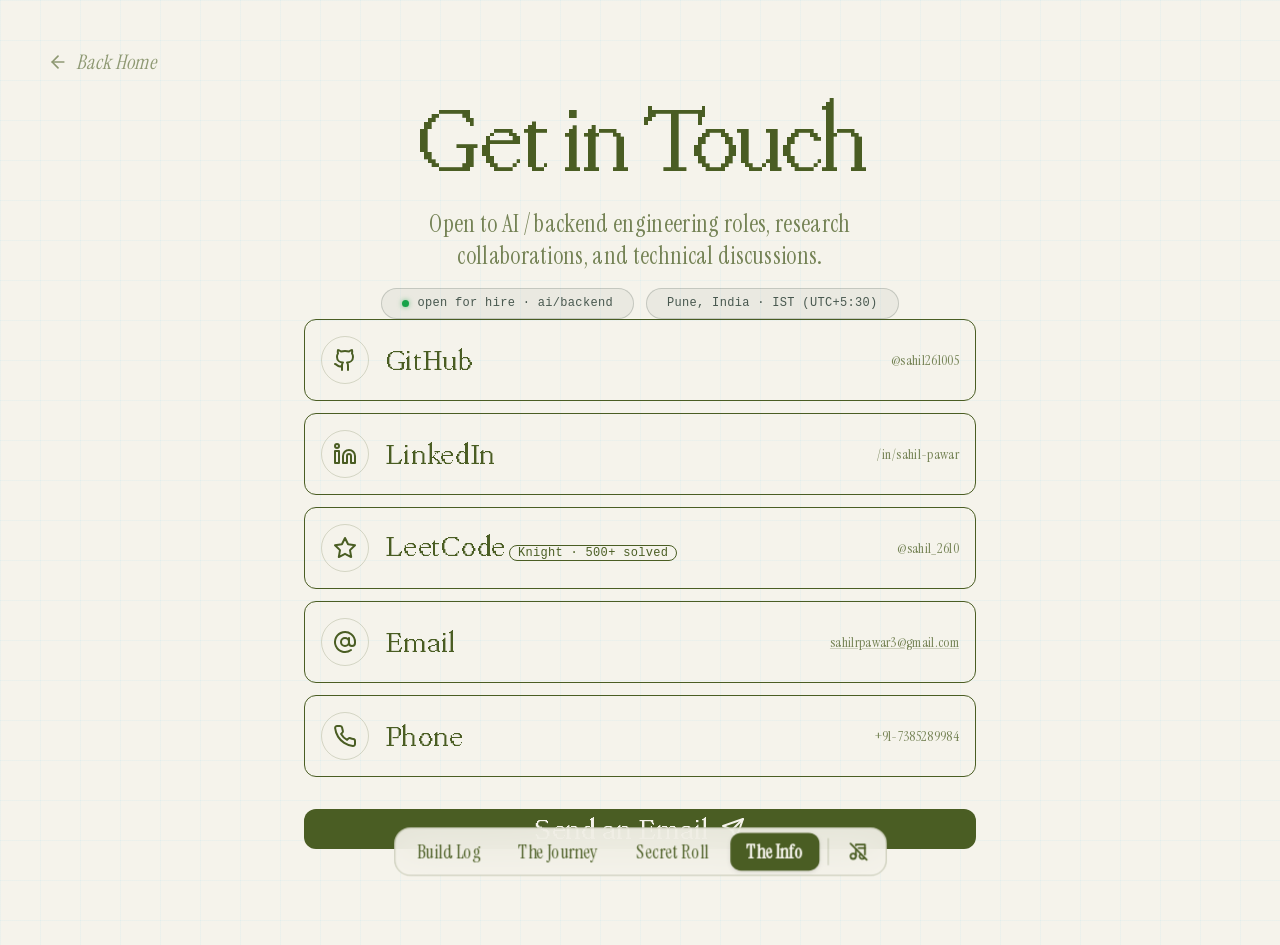
==== contact/index.html @ 62081167 "feat: replace portfolio with interactive MUS-Node-3 experience" ====
<!DOCTYPE html><!--lrc6RVQUKTd6JA8ORGtbK--><html lang="en"><head><meta charSet="utf-8"/><meta name="viewport" content="width=device-width, initial-scale=1"/><link rel="preload" href="/_next/static/media/GeistPixel_Circle.p.e967dc6b.woff2" as="font" crossorigin="" type="font/woff2"/><link rel="preload" href="/_next/static/media/GeistPixel_Grid.p.2192fce6.woff2" as="font" crossorigin="" type="font/woff2"/><link rel="preload" href="/_next/static/media/GeistPixel_Line.p.e7444037.woff2" as="font" crossorigin="" type="font/woff2"/><link rel="preload" href="/_next/static/media/GeistPixel_Square.p.31e87829.woff2" as="font" crossorigin="" type="font/woff2"/><link rel="preload" href="/_next/static/media/GeistPixel_Triangle.p.41e14d68.woff2" as="font" crossorigin="" type="font/woff2"/><link rel="preload" href="/_next/static/media/c825fd02acae0153-s.p.1692d83b.woff2" as="font" crossorigin="" type="font/woff2"/><link rel="preload" href="/_next/static/media/e41d5df559864f9e-s.p.380d09ea.woff2" as="font" crossorigin="" type="font/woff2"/><link rel="preload" href="/_next/static/media/ppmondwest_regular-s.p.316fc172.woff2" as="font" crossorigin="" type="font/woff2"/><link rel="stylesheet" href="/_next/static/chunks/1814b35af1e7d7a6.css" data-precedence="next"/><meta name="next-size-adjust" content=""/><title>Sahil Pawar – AI Engineer / Backend Developer | The Info</title><meta name="description" content="Get in touch with Sahil Pawar – AI Engineer / Backend Developer based in Pune, India."/><link rel="author" href="https://github.com/sahil261005"/><meta name="author" content="Sahil Pawar"/><meta name="keywords" content="Sahil Pawar,AI Engineer,Backend Developer,Python,FastAPI,LangGraph,ChromaDB,Contact"/><meta name="creator" content="Sahil Pawar"/><meta name="publisher" content="Sahil Pawar"/><meta name="robots" content="index, follow"/><meta name="mobile-web-app-capable" content="yes"/><meta name="apple-mobile-web-app-title" content="Harshit Gupta"/><meta name="apple-mobile-web-app-status-bar-style" content="default"/><meta property="og:title" content="Sahil Pawar – AI Engineer / Backend Developer | The Info"/><meta property="og:description" content="Get in touch with Sahil Pawar – AI Engineer / Backend Developer."/><meta property="og:url" content="https://hrsht.me"/><meta property="og:site_name" content="Sahil Pawar"/><meta property="og:locale" content="en_US"/><meta property="og:image" content="https://hrsht.me/images/me/Hrsht.jpeg"/><meta property="og:image:width" content="1200"/><meta property="og:image:height" content="630"/><meta property="og:image:alt" content="Harshit Gupta – Full Stack Engineer"/><meta property="og:type" content="website"/><meta name="twitter:card" content="summary_large_image"/><meta name="twitter:site" content="@hrshtdotme"/><meta name="twitter:creator" content="@hrshtdotme"/><meta name="twitter:title" content="Sahil Pawar – AI Engineer / Backend Developer | The Info"/><meta name="twitter:description" content="Get in touch with Sahil Pawar – AI Engineer / Backend Developer."/><meta name="twitter:image" content="https://hrsht.me/images/me/Hrsht.jpeg"/><link rel="icon" href="/favicon.ico?favicon.4be20880.ico" sizes="32x32" type="image/x-icon"/><script src="/_next/static/chunks/a6dad97d9634a72d.js" noModule=""></script><style>div.fixed.bottom-0 > nav { transform: scale(1.35); transform-origin: bottom center; margin-bottom: 0.5rem; }</style></head><body class="instrument_serif_2c398422-module__pOELkq__variable raleway_da270856-module__URM3QG__variable customfont_5bea27ba-module__lHSsEa__variable geistpixelsquare_cf225766-module__40oJ9a__variable font-serif antialiased tracking-[0.02em] overflow-x-hidden"><div hidden=""><!--$--><!--/$--></div><main class="min-h-screen bg-theme-bg text-theme-brand font-serif selection:bg-theme-text selection:text-theme-bg p-6 py-24 md:p-12 lg:p-24 flex flex-col items-center justify-start md:justify-center relative bg-grid-blue">
  <a class="absolute top-6 left-6 md:top-12 md:left-12 flex items-center gap-2 font-serif italic text-xl opacity-60 hover:opacity-100 transition-opacity z-10" href="/">
    <svg stroke="currentColor" fill="none" stroke-width="2" viewBox="0 0 24 24" stroke-linecap="round" stroke-linejoin="round" class="w-5 h-5" height="1em" width="1em" xmlns="http://www.w3.org/2000/svg">
      <path d="m12 19-7-7 7-7"></path>
      <path d="M19 12H5"></path>
    </svg>Back Home
  </a>
  <div class="max-w-2xl w-full space-y-12">
    <div>
      <div class="text-center space-y-4">
        <h1 class="font-mondwest text-6xl md:text-8xl tracking-tight leading-none">Get in Touch</h1>
        <p class="font-serif text-xl md:text-2xl opacity-75 max-w-lg mx-auto">
          Open to AI / backend engineering roles, research collaborations, and technical discussions.
        </p>
        <div class="flex flex-wrap items-center justify-center gap-3 pt-2">
          <span class="font-mono text-xs" style="display:inline-flex;align-items:center;gap:8px;padding:6px 20px;border-radius:9999px;border:1px solid rgba(44,62,53,0.2);background-color:rgba(44,62,53,0.05);color:rgba(44,62,53,0.85);white-space:nowrap;line-height:1.4;">
            <span class="animate-pulse" style="width:7px;height:7px;border-radius:9999px;background-color:#16a34a;box-shadow:0 0 5px rgba(22,163,74,0.6);flex-shrink:0;display:inline-block;"></span>
            <span>open for hire · ai/backend</span>
          </span>
          <span class="font-mono text-xs" style="display:inline-flex;align-items:center;padding:6px 20px;border-radius:9999px;border:1px solid rgba(44,62,53,0.2);background-color:rgba(44,62,53,0.05);color:rgba(44,62,53,0.85);white-space:nowrap;line-height:1.4;">
            Pune, India · IST (UTC+5:30)
          </span>
        </div>
      </div>
    </div>

    <div class="space-y-4">
      <div class="flex flex-col gap-3">
        
        <!-- GitHub -->
        <a href="https://github.com/sahil261005" class="flex items-center justify-between gap-4 group cursor-pointer hover:bg-theme-brand/5 p-4 rounded-xl border border-theme-text/8 hover:border-theme-brand/20 transition-all w-full" target="_blank" rel="noopener noreferrer">
          <div class="flex items-center gap-4">
            <div class="w-12 h-12 md:w-14 md:h-14 rounded-full border border-theme-brand/20 flex items-center justify-center text-theme-brand group-hover:bg-theme-brand group-hover:text-theme-bg transition-colors">
              <svg stroke="currentColor" fill="none" stroke-width="2" viewBox="0 0 24 24" stroke-linecap="round" stroke-linejoin="round" class="w-6 h-6 md:w-7 md:h-7" height="1em" width="1em" xmlns="http://www.w3.org/2000/svg">
                <path d="M15 22v-4a4.8 4.8 0 0 0-1-3.5c3 0 6-2 6-5.5.08-1.25-.27-2.48-1-3.5.28-1.15.28-2.35 0-3.5 0 0-1 0-3 1.5-2.64-.5-5.36-.5-8 0C6 2 5 2 5 2c-.3 1.15-.3 2.35 0 3.5A5.403 5.403 0 0 0 4 9c0 3.5 3 5.5 6 5.5-.39.49-.68 1.05-.85 1.65-.17.6-.22 1.23-.15 1.85v4"></path>
                <path d="M9 18c-4.51 2-5-2-7-2"></path>
              </svg>
            </div>
            <span class="font-mondwest text-2xl md:text-3xl pt-1">GitHub</span>
          </div>
          <span class="font-serif opacity-75 group-hover:opacity-100 block text-lg font-mono text-sm sm:text-base">@sahil261005</span>
        </a>

        <!-- LinkedIn -->
        <a href="https://www.linkedin.com/in/sahil-pawar-251187357/" class="flex items-center justify-between gap-4 group cursor-pointer hover:bg-theme-brand/5 p-4 rounded-xl border border-theme-text/8 hover:border-theme-brand/20 transition-all w-full" target="_blank" rel="noopener noreferrer">
          <div class="flex items-center gap-4">
            <div class="w-12 h-12 md:w-14 md:h-14 rounded-full border border-theme-brand/20 flex items-center justify-center text-theme-brand group-hover:bg-theme-brand group-hover:text-theme-bg transition-colors">
              <svg stroke="currentColor" fill="none" stroke-width="2" viewBox="0 0 24 24" stroke-linecap="round" stroke-linejoin="round" class="w-6 h-6 md:w-7 md:h-7" height="1em" width="1em" xmlns="http://www.w3.org/2000/svg">
                <path d="M16 8a6 6 0 0 1 6 6v7h-4v-7a2 2 0 0 0-2-2 2 2 0 0 0-2 2v7h-4v-7a6 6 0 0 1 6-6z"></path>
                <rect width="4" height="12" x="2" y="9"></rect>
                <circle cx="4" cy="4" r="2"></circle>
              </svg>
            </div>
            <span class="font-mondwest text-2xl md:text-3xl pt-1">LinkedIn</span>
          </div>
          <span class="font-serif opacity-75 group-hover:opacity-100 block text-lg font-mono text-sm sm:text-base">/in/sahil-pawar</span>
        </a>

        <!-- LeetCode -->
        <a href="https://leetcode.com/u/sahil_2610" class="flex items-center justify-between gap-4 group cursor-pointer hover:bg-theme-brand/5 p-4 rounded-xl border border-theme-text/8 hover:border-theme-brand/20 transition-all w-full" target="_blank" rel="noopener noreferrer">
          <div class="flex items-center gap-4">
            <div class="w-12 h-12 md:w-14 md:h-14 rounded-full border border-theme-brand/20 flex items-center justify-center text-theme-brand group-hover:bg-theme-brand group-hover:text-theme-bg transition-colors">
              <svg stroke="currentColor" fill="none" stroke-width="2" viewBox="0 0 24 24" stroke-linecap="round" stroke-linejoin="round" class="w-6 h-6 md:w-7 md:h-7" height="1em" width="1em" xmlns="http://www.w3.org/2000/svg">
                <polygon points="12 2 15.09 8.26 22 9.27 17 14.14 18.18 21.02 12 17.77 5.82 21.02 7 14.14 2 9.27 8.91 8.26 12 2"></polygon>
              </svg>
            </div>
            <div>
              <span class="font-mondwest text-2xl md:text-3xl pt-1">LeetCode</span>
              <span class="ml-2 font-mono text-xs px-2 py-0.5 rounded-full bg-amber-500/10 text-amber-700 border border-amber-500/20">Knight · 500+ solved</span>
            </div>
          </div>
          <span class="font-serif opacity-75 group-hover:opacity-100 block text-lg font-mono text-sm sm:text-base">@sahil_2610</span>
        </a>

        <!-- Email -->
        <button class="relative group flex items-center justify-between gap-4 cursor-pointer hover:bg-theme-brand/5 p-4 rounded-xl border border-theme-text/8 hover:border-theme-brand/20 transition-all w-full text-left" aria-label="Copy Email">
          <div class="flex items-center gap-4">
            <div class="w-12 h-12 md:w-14 md:h-14 rounded-full border border-theme-brand/20 flex items-center justify-center text-theme-brand group-hover:bg-theme-brand group-hover:text-theme-bg transition-colors">
              <svg stroke="currentColor" fill="none" stroke-width="2" viewBox="0 0 24 24" stroke-linecap="round" stroke-linejoin="round" class="w-6 h-6 md:w-7 md:h-7" height="1em" width="1em" xmlns="http://www.w3.org/2000/svg">
                <circle cx="12" cy="12" r="4"></circle>
                <path d="M16 8v5a3 3 0 0 0 6 0v-1a10 10 0 1 0-4 8"></path>
              </svg>
            </div>
            <span class="font-mondwest text-2xl md:text-3xl pt-1">Email</span>
          </div>
          <span class="font-serif opacity-75 group-hover:opacity-100 block text-lg font-mono text-sm sm:text-base underline decoration-theme-brand/30">sahilrpawar3@gmail.com</span>
        </button>

        <!-- Phone -->
        <a href="tel:+917385289984" class="flex items-center justify-between gap-4 group cursor-pointer hover:bg-theme-brand/5 p-4 rounded-xl border border-theme-text/8 hover:border-theme-brand/20 transition-all w-full">
          <div class="flex items-center gap-4">
            <div class="w-12 h-12 md:w-14 md:h-14 rounded-full border border-theme-brand/20 flex items-center justify-center text-theme-brand group-hover:bg-theme-brand group-hover:text-theme-bg transition-colors">
              <svg stroke="currentColor" fill="none" stroke-width="2" viewBox="0 0 24 24" stroke-linecap="round" stroke-linejoin="round" class="w-6 h-6 md:w-7 md:h-7" height="1em" width="1em" xmlns="http://www.w3.org/2000/svg">
                <path d="M22 16.92v3a2 2 0 0 1-2.18 2 19.79 19.79 0 0 1-8.63-3.07 19.5 19.5 0 0 1-6-6 19.79 19.79 0 0 1-3.07-8.67A2 2 0 0 1 4.11 2h3a2 2 0 0 1 2 1.72 12.84 12.84 0 0 0 .7 2.81 2 2 0 0 1-.45 2.11L8.09 9.91a16 16 0 0 0 6 6l1.27-1.27a2 2 0 0 1 2.11-.45 12.84 12.84 0 0 0 2.81.7A2 2 0 0 1 22 16.92z"></path>
              </svg>
            </div>
            <span class="font-mondwest text-2xl md:text-3xl pt-1">Phone</span>
          </div>
          <span class="font-serif opacity-75 group-hover:opacity-100 block text-lg font-mono text-sm sm:text-base">+91-7385289984</span>
        </a>

      </div>

      <div class="pt-4">
        <a href="mailto:sahilrpawar3@gmail.com" class="flex items-center justify-center gap-3 w-full p-5 bg-theme-brand text-theme-bg rounded-xl hover:bg-theme-brand/90 transition-colors group shadow-md hover:-translate-y-0.5">
          <span class="font-mondwest text-2xl md:text-3xl pt-1">Send an Email</span>
          <svg stroke="currentColor" fill="none" stroke-width="2" viewBox="0 0 24 24" stroke-linecap="round" stroke-linejoin="round" class="w-6 h-6 group-hover:translate-x-1 transition-transform" height="1em" width="1em" xmlns="http://www.w3.org/2000/svg">
            <line x1="22" y1="2" x2="11" y2="13"></line>
            <polygon points="22 2 15 22 11 13 2 9 22 2"></polygon>
          </svg>
        </a>
      </div>
    </div>
  </div>
</main><!--$--><!--/$--><div class="fixed font-serif tracking-[0.02em] bottom-0 left-0 right-0 z-50 flex justify-center p-4 pointer-events-none">
  <nav class="pointer-events-auto flex items-center bg-theme-bg/90 backdrop-blur-lg border border-theme-brand/20 px-1 py-0.25 rounded-xl shadow-[0_4px_32px_0px_var(--color-theme-brand-glow),0_1px_4px_-1px_rgba(0,0,0,0.1)] ">
    <div class="relative flex items-center gap-1">
      <a class="relative z-10 px-3 py-1 rounded-lg text-sm font-medium whitespace-nowrap text-theme-brand hover:text-theme-brand/70 transition-colors" href="/#featured-builds"><span class="relative">Build Log</span></a>
      <a class="relative z-10 px-3 py-1 rounded-lg text-sm font-medium whitespace-nowrap text-theme-brand hover:text-theme-brand/70 transition-colors" href="/#quest-log"><span class="relative">The Journey</span></a>
      <a class="relative z-10 px-3 py-1 rounded-lg text-sm font-medium whitespace-nowrap text-theme-brand hover:text-theme-brand/70 transition-colors" href="/#secret-roll"><span class="relative">Secret Roll</span></a>
      <a class="relative z-10 px-3 py-1 rounded-lg text-sm font-semibold whitespace-nowrap bg-theme-brand text-theme-bg shadow-sm" href="/#contact"><span class="relative">The Info</span></a>
    </div>
    <div class="w-px h-5 bg-theme-brand/20 mx-1.5"></div>
    <button class="w-8 h-8 flex items-center justify-center rounded-lg text-theme-brand hover:bg-theme-brand hover:text-theme-bg transition-all hover:scale-90 active:scale-75 cursor-pointer" aria-label="Unmute music">
      <svg stroke="currentColor" fill="none" stroke-width="2" viewBox="0 0 24 24" stroke-linecap="round" stroke-linejoin="round" class="w-4 h-4 pointer-events-none" height="1em" width="1em" xmlns="http://www.w3.org/2000/svg">
        <path d="M6 17m-3 0a3 3 0 1 0 6 0a3 3 0 1 0 -6 0"></path>
        <path d="M14.42 14.45a3 3 0 1 0 4.138 4.119"></path>
        <path d="M9 17v-8m0 -4v-1h10v11"></path>
        <path d="M12 8h7"></path>
        <path d="M3 3l18 18"></path>
      </svg>
    </button>
  </nav>
</div>
<script>
  document.addEventListener('DOMContentLoaded', () => {
    // Copy email buttons
    const emailButtons = document.querySelectorAll('button[aria-label="Copy Email"]');
    emailButtons.forEach(btn => {
      btn.addEventListener('click', () => {
        navigator.clipboard.writeText('sahilrpawar3@gmail.com');
        alert('Email copied to clipboard: sahilrpawar3@gmail.com');
      });
    });

    // Music button toggle
    const audio = new Audio('/music/hrsht.ogg');
    audio.loop = true;
    let isPlaying = false;
    const musicBtn = document.querySelector('button[aria-label="Unmute music"]');
    if (musicBtn) {
      musicBtn.addEventListener('click', () => {
        if (isPlaying) {
          audio.pause();
          isPlaying = false;
          musicBtn.setAttribute('aria-label', 'Unmute music');
          musicBtn.classList.remove('text-green-500');
        } else {
          audio.play().then(() => {
            isPlaying = true;
            musicBtn.setAttribute('aria-label', 'Mute music');
            musicBtn.classList.add('text-green-500');
          }).catch(e => console.log('Audio autoplay prevented:', e));
        }
      });
    }
  });
</script>
</body>
</html>
---- _next/static/chunks/1814b35af1e7d7a6.css ----
@font-face{font-family:Instrument Serif;font-style:normal;font-weight:400;font-display:swap;src:url(../media/ccf27e5a7366fb23-s.262b87c4.woff2)format("woff2");unicode-range:U+100-2BA,U+2BD-2C5,U+2C7-2CC,U+2CE-2D7,U+2DD-2FF,U+304,U+308,U+329,U+1D00-1DBF,U+1E00-1E9F,U+1EF2-1EFF,U+2020,U+20A0-20AB,U+20AD-20C0,U+2113,U+2C60-2C7F,U+A720-A7FF}@font-face{font-family:Instrument Serif;font-style:normal;font-weight:400;font-display:swap;src:url(../media/e41d5df559864f9e-s.p.380d09ea.woff2)format("woff2");unicode-range:U+??,U+131,U+152-153,U+2BB-2BC,U+2C6,U+2DA,U+2DC,U+304,U+308,U+329,U+2000-206F,U+20AC,U+2122,U+2191,U+2193,U+2212,U+2215,U+FEFF,U+FFFD}@font-face{font-family:Instrument Serif Fallback;src:local(Times New Roman);ascent-override:117.94%;descent-override:36.93%;line-gap-override:0.0%;size-adjust:83.94%}.instrument_serif_2c398422-module__pOELkq__className{font-family:Instrument Serif,Instrument Serif Fallback;font-style:normal;font-weight:400}.instrument_serif_2c398422-module__pOELkq__variable{--font-instrument-serif:"Instrument Serif","Instrument Serif Fallback"}
@font-face{font-family:Raleway;font-style:normal;font-weight:400;font-display:swap;src:url(../media/198d17f2fc7b7e24-s.ca672327.woff2)format("woff2");unicode-range:U+460-52F,U+1C80-1C8A,U+20B4,U+2DE0-2DFF,U+A640-A69F,U+FE2E-FE2F}@font-face{font-family:Raleway;font-style:normal;font-weight:400;font-display:swap;src:url(../media/bb835a708696869b-s.c37cd17c.woff2)format("woff2");unicode-range:U+301,U+400-45F,U+490-491,U+4B0-4B1,U+2116}@font-face{font-family:Raleway;font-style:normal;font-weight:400;font-display:swap;src:url(../media/6c7c54d92ecafd95-s.3d203319.woff2)format("woff2");unicode-range:U+102-103,U+110-111,U+128-129,U+168-169,U+1A0-1A1,U+1AF-1B0,U+300-301,U+303-304,U+308-309,U+323,U+329,U+1EA0-1EF9,U+20AB}@font-face{font-family:Raleway;font-style:normal;font-weight:400;font-display:swap;src:url(../media/4b825e536f0add60-s.d9b22f9f.woff2)format("woff2");unicode-range:U+100-2BA,U+2BD-2C5,U+2C7-2CC,U+2CE-2D7,U+2DD-2FF,U+304,U+308,U+329,U+1D00-1DBF,U+1E00-1E9F,U+1EF2-1EFF,U+2020,U+20A0-20AB,U+20AD-20C0,U+2113,U+2C60-2C7F,U+A720-A7FF}@font-face{font-family:Raleway;font-style:normal;font-weight:400;font-display:swap;src:url(../media/c825fd02acae0153-s.p.1692d83b.woff2)format("woff2");unicode-range:U+??,U+131,U+152-153,U+2BB-2BC,U+2C6,U+2DA,U+2DC,U+304,U+308,U+329,U+2000-206F,U+20AC,U+2122,U+2191,U+2193,U+2212,U+2215,U+FEFF,U+FFFD}@font-face{font-family:Raleway;font-style:normal;font-weight:500;font-display:swap;src:url(../media/198d17f2fc7b7e24-s.ca672327.woff2)format("woff2");unicode-range:U+460-52F,U+1C80-1C8A,U+20B4,U+2DE0-2DFF,U+A640-A69F,U+FE2E-FE2F}@font-face{font-family:Raleway;font-style:normal;font-weight:500;font-display:swap;src:url(../media/bb835a708696869b-s.c37cd17c.woff2)format("woff2");unicode-range:U+301,U+400-45F,U+490-491,U+4B0-4B1,U+2116}@font-face{font-family:Raleway;font-style:normal;font-weight:500;font-display:swap;src:url(../media/6c7c54d92ecafd95-s.3d203319.woff2)format("woff2");unicode-range:U+102-103,U+110-111,U+128-129,U+168-169,U+1A0-1A1,U+1AF-1B0,U+300-301,U+303-304,U+308-309,U+323,U+329,U+1EA0-1EF9,U+20AB}@font-face{font-family:Raleway;font-style:normal;font-weight:500;font-display:swap;src:url(../media/4b825e536f0add60-s.d9b22f9f.woff2)format("woff2");unicode-range:U+100-2BA,U+2BD-2C5,U+2C7-2CC,U+2CE-2D7,U+2DD-2FF,U+304,U+308,U+329,U+1D00-1DBF,U+1E00-1E9F,U+1EF2-1EFF,U+2020,U+20A0-20AB,U+20AD-20C0,U+2113,U+2C60-2C7F,U+A720-A7FF}@font-face{font-family:Raleway;font-style:normal;font-weight:500;font-display:swap;src:url(../media/c825fd02acae0153-s.p.1692d83b.woff2)format("woff2");unicode-range:U+??,U+131,U+152-153,U+2BB-2BC,U+2C6,U+2DA,U+2DC,U+304,U+308,U+329,U+2000-206F,U+20AC,U+2122,U+2191,U+2193,U+2212,U+2215,U+FEFF,U+FFFD}@font-face{font-family:Raleway;font-style:normal;font-weight:600;font-display:swap;src:url(../media/198d17f2fc7b7e24-s.ca672327.woff2)format("woff2");unicode-range:U+460-52F,U+1C80-1C8A,U+20B4,U+2DE0-2DFF,U+A640-A69F,U+FE2E-FE2F}@font-face{font-family:Raleway;font-style:normal;font-weight:600;font-display:swap;src:url(../media/bb835a708696869b-s.c37cd17c.woff2)format("woff2");unicode-range:U+301,U+400-45F,U+490-491,U+4B0-4B1,U+2116}@font-face{font-family:Raleway;font-style:normal;font-weight:600;font-display:swap;src:url(../media/6c7c54d92ecafd95-s.3d203319.woff2)format("woff2");unicode-range:U+102-103,U+110-111,U+128-129,U+168-169,U+1A0-1A1,U+1AF-1B0,U+300-301,U+303-304,U+308-309,U+323,U+329,U+1EA0-1EF9,U+20AB}@font-face{font-family:Raleway;font-style:normal;font-weight:600;font-display:swap;src:url(../media/4b825e536f0add60-s.d9b22f9f.woff2)format("woff2");unicode-range:U+100-2BA,U+2BD-2C5,U+2C7-2CC,U+2CE-2D7,U+2DD-2FF,U+304,U+308,U+329,U+1D00-1DBF,U+1E00-1E9F,U+1EF2-1EFF,U+2020,U+20A0-20AB,U+20AD-20C0,U+2113,U+2C60-2C7F,U+A720-A7FF}@font-face{font-family:Raleway;font-style:normal;font-weight:600;font-display:swap;src:url(../media/c825fd02acae0153-s.p.1692d83b.woff2)format("woff2");unicode-range:U+??,U+131,U+152-153,U+2BB-2BC,U+2C6,U+2DA,U+2DC,U+304,U+308,U+329,U+2000-206F,U+20AC,U+2122,U+2191,U+2193,U+2212,U+2215,U+FEFF,U+FFFD}@font-face{font-family:Raleway Fallback;src:local(Arial);ascent-override:90.51%;descent-override:22.53%;line-gap-override:0.0%;size-adjust:103.86%}.raleway_da270856-module__URM3QG__className{font-family:Raleway,Raleway Fallback;font-style:normal}.raleway_da270856-module__URM3QG__variable{--font-raleway-face:"Raleway","Raleway Fallback"}
@font-face{font-family:customFont;src:url(../media/ppmondwest_regular-s.p.316fc172.woff2)format("woff2");font-display:swap;font-weight:400;font-style:normal}@font-face{font-family:customFont Fallback;src:local(Arial);ascent-override:902.41%;descent-override:270.78%;line-gap-override:45.18%;size-adjust:8.86%}.customfont_5bea27ba-module__lHSsEa__className{font-family:customFont,customFont Fallback}.customfont_5bea27ba-module__lHSsEa__variable{--font-mondwest:"customFont","customFont Fallback"}
@font-face{font-family:GeistPixelSquare;src:url(../media/GeistPixel_Square.p.31e87829.woff2)format("woff2");font-display:swap;font-weight:500}.geistpixelsquare_cf225766-module__40oJ9a__className{font-family:GeistPixelSquare,Geist Mono,ui-monospace,SFMono-Regular,Roboto Mono,Menlo,Monaco,Liberation Mono,DejaVu Sans Mono,Courier New,monospace;font-weight:500}.geistpixelsquare_cf225766-module__40oJ9a__variable{--font-geist-pixel-square:"GeistPixelSquare",Geist Mono,ui-monospace,SFMono-Regular,Roboto Mono,Menlo,Monaco,Liberation Mono,DejaVu Sans Mono,Courier New,monospace}
@font-face{font-family:GeistPixelGrid;src:url(../media/GeistPixel_Grid.p.2192fce6.woff2)format("woff2");font-display:swap;font-weight:500}.geistpixelgrid_6ebff038-module___KX5OG__className{font-family:GeistPixelGrid,Geist Mono,ui-monospace,SFMono-Regular,Roboto Mono,Menlo,Monaco,Liberation Mono,DejaVu Sans Mono,Courier New,monospace;font-weight:500}.geistpixelgrid_6ebff038-module___KX5OG__variable{--font-geist-pixel-grid:"GeistPixelGrid",Geist Mono,ui-monospace,SFMono-Regular,Roboto Mono,Menlo,Monaco,Liberation Mono,DejaVu Sans Mono,Courier New,monospace}
@font-face{font-family:GeistPixelCircle;src:url(../media/GeistPixel_Circle.p.e967dc6b.woff2)format("woff2");font-display:swap;font-weight:500}.geistpixelcircle_7ee616e3-module__y3EA6W__className{font-family:GeistPixelCircle,Geist Mono,ui-monospace,SFMono-Regular,Roboto Mono,Menlo,Monaco,Liberation Mono,DejaVu Sans Mono,Courier New,monospace;font-weight:500}.geistpixelcircle_7ee616e3-module__y3EA6W__variable{--font-geist-pixel-circle:"GeistPixelCircle",Geist Mono,ui-monospace,SFMono-Regular,Roboto Mono,Menlo,Monaco,Liberation Mono,DejaVu Sans Mono,Courier New,monospace}
@font-face{font-family:GeistPixelTriangle;src:url(../media/GeistPixel_Triangle.p.41e14d68.woff2)format("woff2");font-display:swap;font-weight:500}.geistpixeltriangle_d08a9537-module___vCBQq__className{font-family:GeistPixelTriangle,Geist Mono,ui-monospace,SFMono-Regular,Roboto Mono,Menlo,Monaco,Liberation Mono,DejaVu Sans Mono,Courier New,monospace;font-weight:500}.geistpixeltriangle_d08a9537-module___vCBQq__variable{--font-geist-pixel-triangle:"GeistPixelTriangle",Geist Mono,ui-monospace,SFMono-Regular,Roboto Mono,Menlo,Monaco,Liberation Mono,DejaVu Sans Mono,Courier New,monospace}
@font-face{font-family:GeistPixelLine;src:url(../media/GeistPixel_Line.p.e7444037.woff2)format("woff2");font-display:swap;font-weight:500}.geistpixelline_d71857ef-module__fNa58W__className{font-family:GeistPixelLine,Geist Mono,ui-monospace,SFMono-Regular,Roboto Mono,Menlo,Monaco,Liberation Mono,DejaVu Sans Mono,Courier New,monospace;font-weight:500}.geistpixelline_d71857ef-module__fNa58W__variable{--font-geist-pixel-line:"GeistPixelLine",Geist Mono,ui-monospace,SFMono-Regular,Roboto Mono,Menlo,Monaco,Liberation Mono,DejaVu Sans Mono,Courier New,monospace}
@layer properties{@supports (((-webkit-hyphens:none)) and (not (margin-trim:inline))) or ((-moz-orient:inline) and (not (color:rgb(from red r g b)))){*,:before,:after,::backdrop{--tw-translate-x:0;--tw-translate-y:0;--tw-translate-z:0;--tw-scale-x:1;--tw-scale-y:1;--tw-scale-z:1;--tw-space-y-reverse:0;--tw-border-style:solid;--tw-gradient-position:initial;--tw-gradient-from:#0000;--tw-gradient-via:#0000;--tw-gradient-to:#0000;--tw-gradient-stops:initial;--tw-gradient-via-stops:initial;--tw-gradient-from-position:0%;--tw-gradient-via-position:50%;--tw-gradient-to-position:100%;--tw-leading:initial;--tw-font-weight:initial;--tw-tracking:initial;--tw-ordinal:initial;--tw-slashed-zero:initial;--tw-numeric-figure:initial;--tw-numeric-spacing:initial;--tw-numeric-fraction:initial;--tw-shadow:0 0 #0000;--tw-shadow-color:initial;--tw-shadow-alpha:100%;--tw-inset-shadow:0 0 #0000;--tw-inset-shadow-color:initial;--tw-inset-shadow-alpha:100%;--tw-ring-color:initial;--tw-ring-shadow:0 0 #0000;--tw-inset-ring-color:initial;--tw-inset-ring-shadow:0 0 #0000;--tw-ring-inset:initial;--tw-ring-offset-width:0px;--tw-ring-offset-color:#fff;--tw-ring-offset-shadow:0 0 #0000;--tw-blur:initial;--tw-brightness:initial;--tw-contrast:initial;--tw-grayscale:initial;--tw-hue-rotate:initial;--tw-invert:initial;--tw-opacity:initial;--tw-saturate:initial;--tw-sepia:initial;--tw-drop-shadow:initial;--tw-drop-shadow-color:initial;--tw-drop-shadow-alpha:100%;--tw-drop-shadow-size:initial;--tw-backdrop-blur:initial;--tw-backdrop-brightness:initial;--tw-backdrop-contrast:initial;--tw-backdrop-grayscale:initial;--tw-backdrop-hue-rotate:initial;--tw-backdrop-invert:initial;--tw-backdrop-opacity:initial;--tw-backdrop-saturate:initial;--tw-backdrop-sepia:initial;--tw-duration:initial;--tw-ease:initial}}}@layer theme{:root,:host{--font-sans:ui-sans-serif,system-ui,sans-serif,"Apple Color Emoji","Segoe UI Emoji","Segoe UI Symbol","Noto Color Emoji";--font-mono:ui-monospace,SFMono-Regular,Menlo,Monaco,Consolas,"Liberation Mono","Courier New",monospace;--color-black:#000;--color-white:#fff;--spacing:.25rem;--container-md:28rem;--container-lg:32rem;--container-xl:36rem;--container-2xl:42rem;--container-3xl:48rem;--container-4xl:56rem;--container-5xl:64rem;--container-6xl:72rem;--container-7xl:80rem;--text-xs:.75rem;--text-xs--line-height:calc(1/.75);--text-sm:.875rem;--text-sm--line-height:calc(1.25/.875);--text-base:1rem;--text-base--line-height:calc(1.5/1);--text-lg:1.125rem;--text-lg--line-height:calc(1.75/1.125);--text-xl:1.25rem;--text-xl--line-height:calc(1.75/1.25);--text-2xl:1.5rem;--text-2xl--line-height:calc(2/1.5);--text-3xl:1.875rem;--text-3xl--line-height:calc(2.25/1.875);--text-4xl:2.25rem;--text-4xl--line-height:calc(2.5/2.25);--text-5xl:3rem;--text-5xl--line-height:1;--text-6xl:3.75rem;--text-6xl--line-height:1;--text-7xl:4.5rem;--text-7xl--line-height:1;--text-8xl:6rem;--text-8xl--line-height:1;--text-9xl:8rem;--text-9xl--line-height:1;--font-weight-medium:500;--font-weight-semibold:600;--font-weight-bold:700;--tracking-tighter:-.05em;--tracking-tight:-.025em;--tracking-wide:.025em;--tracking-wider:.05em;--tracking-widest:.1em;--leading-snug:1.375;--leading-relaxed:1.625;--radius-lg:.5rem;--radius-xl:.75rem;--radius-2xl:1rem;--radius-3xl:1.5rem;--drop-shadow-sm:0 1px 2px #00000026;--drop-shadow-lg:0 4px 4px #00000026;--ease-in-out:cubic-bezier(.4,0,.2,1);--animate-pulse:pulse 2s cubic-bezier(.4,0,.6,1)infinite;--animate-bounce:bounce 1s infinite;--blur-sm:8px;--blur-md:12px;--blur-lg:16px;--aspect-video:16/9;--default-transition-duration:.15s;--default-transition-timing-function:cubic-bezier(.4,0,.2,1);--default-font-family:var(--font-sans);--default-mono-font-family:var(--font-mono);--font-mondwest:var(--font-mondwest)}}@layer base{*,:after,:before,::backdrop{box-sizing:border-box;border:0 solid;margin:0;padding:0}::file-selector-button{box-sizing:border-box;border:0 solid;margin:0;padding:0}html,:host{-webkit-text-size-adjust:100%;tab-size:4;line-height:1.5;font-family:var(--default-font-family,ui-sans-serif,system-ui,sans-serif,"Apple Color Emoji","Segoe UI Emoji","Segoe UI Symbol","Noto Color Emoji");font-feature-settings:var(--default-font-feature-settings,normal);font-variation-settings:var(--default-font-variation-settings,normal);-webkit-tap-highlight-color:transparent}hr{height:0;color:inherit;border-top-width:1px}abbr:where([title]){-webkit-text-decoration:underline dotted;text-decoration:underline dotted}h1,h2,h3,h4,h5,h6{font-size:inherit;font-weight:inherit}a{color:inherit;-webkit-text-decoration:inherit;-webkit-text-decoration:inherit;-webkit-text-decoration:inherit;-webkit-text-decoration:inherit;text-decoration:inherit}b,strong{font-weight:bolder}code,kbd,samp,pre{font-family:var(--default-mono-font-family,ui-monospace,SFMono-Regular,Menlo,Monaco,Consolas,"Liberation Mono","Courier New",monospace);font-feature-settings:var(--default-mono-font-feature-settings,normal);font-variation-settings:var(--default-mono-font-variation-settings,normal);font-size:1em}small{font-size:80%}sub,sup{vertical-align:baseline;font-size:75%;line-height:0;position:relative}sub{bottom:-.25em}sup{top:-.5em}table{text-indent:0;border-color:inherit;border-collapse:collapse}:-moz-focusring{outline:auto}progress{vertical-align:baseline}summary{display:list-item}ol,ul,menu{list-style:none}img,svg,video,canvas,audio,iframe,embed,object{vertical-align:middle;display:block}img,video{max-width:100%;height:auto}button,input,select,optgroup,textarea{font:inherit;font-feature-settings:inherit;font-variation-settings:inherit;letter-spacing:inherit;color:inherit;opacity:1;background-color:#0000;border-radius:0}::file-selector-button{font:inherit;font-feature-settings:inherit;font-variation-settings:inherit;letter-spacing:inherit;color:inherit;opacity:1;background-color:#0000;border-radius:0}:where(select:is([multiple],[size])) optgroup{font-weight:bolder}:where(select:is([multiple],[size])) optgroup option{padding-inline-start:20px}::file-selector-button{margin-inline-end:4px}::placeholder{opacity:1}@supports (not ((-webkit-appearance:-apple-pay-button))) or (contain-intrinsic-size:1px){::placeholder{color:currentColor}@supports (color:color-mix(in lab, red, red)){::placeholder{color:color-mix(in oklab,currentcolor 50%,transparent)}}}textarea{resize:vertical}::-webkit-search-decoration{-webkit-appearance:none}::-webkit-date-and-time-value{min-height:1lh;text-align:inherit}::-webkit-datetime-edit{display:inline-flex}::-webkit-datetime-edit-fields-wrapper{padding:0}::-webkit-datetime-edit{padding-block:0}::-webkit-datetime-edit-year-field{padding-block:0}::-webkit-datetime-edit-month-field{padding-block:0}::-webkit-datetime-edit-day-field{padding-block:0}::-webkit-datetime-edit-hour-field{padding-block:0}::-webkit-datetime-edit-minute-field{padding-block:0}::-webkit-datetime-edit-second-field{padding-block:0}::-webkit-datetime-edit-millisecond-field{padding-block:0}::-webkit-datetime-edit-meridiem-field{padding-block:0}::-webkit-calendar-picker-indicator{line-height:1}:-moz-ui-invalid{box-shadow:none}button,input:where([type=button],[type=reset],[type=submit]){appearance:button}::file-selector-button{appearance:button}::-webkit-inner-spin-button{height:auto}::-webkit-outer-spin-button{height:auto}[hidden]:where(:not([hidden=until-found])){display:none!important}}@layer components;@layer utilities{.pointer-events-auto{pointer-events:auto}.pointer-events-none{pointer-events:none}.absolute{position:absolute}.fixed{position:fixed}.relative{position:relative}.sticky{position:sticky}.inset-0{inset:calc(var(--spacing)*0)}.inset-x-0{inset-inline:calc(var(--spacing)*0)}.-top-12{top:calc(var(--spacing)*-12)}.top-0{top:calc(var(--spacing)*0)}.top-2{top:calc(var(--spacing)*2)}.top-4{top:calc(var(--spacing)*4)}.top-6{top:calc(var(--spacing)*6)}.right-0{right:calc(var(--spacing)*0)}.right-4{right:calc(var(--spacing)*4)}.-bottom-1{bottom:calc(var(--spacing)*-1)}.bottom-0{bottom:calc(var(--spacing)*0)}.-left-\[9px\]{left:-9px}.left-0{left:calc(var(--spacing)*0)}.left-1\/2{left:50%}.left-6{left:calc(var(--spacing)*6)}.-z-10{z-index:calc(10*-1)}.z-0{z-index:0}.z-10{z-index:10}.z-20{z-index:20}.z-50{z-index:50}.z-9999{z-index:9999}.order-1{order:1}.order-2{order:2}.col-span-full{grid-column:1/-1}.container{width:100%}@media (min-width:40rem){.container{max-width:40rem}}@media (min-width:48rem){.container{max-width:48rem}}@media (min-width:64rem){.container{max-width:64rem}}@media (min-width:80rem){.container{max-width:80rem}}@media (min-width:96rem){.container{max-width:96rem}}.mx-1\.5{margin-inline:calc(var(--spacing)*1.5)}.mx-auto{margin-inline:auto}.mt-1{margin-top:calc(var(--spacing)*1)}.mt-1\.5{margin-top:calc(var(--spacing)*1.5)}.mt-2{margin-top:calc(var(--spacing)*2)}.mt-4{margin-top:calc(var(--spacing)*4)}.mt-8{margin-top:calc(var(--spacing)*8)}.mt-12{margin-top:calc(var(--spacing)*12)}.mt-auto{margin-top:auto}.mr-2{margin-right:calc(var(--spacing)*2)}.mb-2{margin-bottom:calc(var(--spacing)*2)}.mb-3{margin-bottom:calc(var(--spacing)*3)}.mb-4{margin-bottom:calc(var(--spacing)*4)}.mb-6{margin-bottom:calc(var(--spacing)*6)}.mb-8{margin-bottom:calc(var(--spacing)*8)}.mb-12{margin-bottom:calc(var(--spacing)*12)}.mb-16{margin-bottom:calc(var(--spacing)*16)}.line-clamp-3{-webkit-line-clamp:3;-webkit-box-orient:vertical;display:-webkit-box;overflow:hidden}.block{display:block}.flex{display:flex}.grid{display:grid}.hidden{display:none}.inline-block{display:inline-block}.inline-flex{display:inline-flex}.aspect-16\/10{aspect-ratio:16/10}.aspect-video{aspect-ratio:var(--aspect-video)}.h-1{height:calc(var(--spacing)*1)}.h-1\/2{height:50%}.h-3{height:calc(var(--spacing)*3)}.h-4{height:calc(var(--spacing)*4)}.h-5{height:calc(var(--spacing)*5)}.h-6{height:calc(var(--spacing)*6)}.h-8{height:calc(var(--spacing)*8)}.h-9{height:calc(var(--spacing)*9)}.h-12{height:calc(var(--spacing)*12)}.h-16{height:calc(var(--spacing)*16)}.h-32{height:calc(var(--spacing)*32)}.h-36{height:calc(var(--spacing)*36)}.h-40{height:calc(var(--spacing)*40)}.h-48{height:calc(var(--spacing)*48)}.h-\[80vh\]{height:80vh}.h-\[2000vh\]{height:2000vh}.h-full{height:100%}.h-px{height:1px}.h-screen{height:100vh}.max-h-\[18vh\]{max-height:18vh}.min-h-\[90px\]{min-height:90px}.min-h-\[200px\]{min-height:200px}.min-h-screen{min-height:100vh}.w-3{width:calc(var(--spacing)*3)}.w-4{width:calc(var(--spacing)*4)}.w-5{width:calc(var(--spacing)*5)}.w-6{width:calc(var(--spacing)*6)}.w-8{width:calc(var(--spacing)*8)}.w-9{width:calc(var(--spacing)*9)}.w-12{width:calc(var(--spacing)*12)}.w-16{width:calc(var(--spacing)*16)}.w-32{width:calc(var(--spacing)*32)}.w-36{width:calc(var(--spacing)*36)}.w-40{width:calc(var(--spacing)*40)}.w-48{width:calc(var(--spacing)*48)}.w-64{width:calc(var(--spacing)*64)}.w-full{width:100%}.w-px{width:1px}.max-w-2xl{max-width:var(--container-2xl)}.max-w-3xl{max-width:var(--container-3xl)}.max-w-4xl{max-width:var(--container-4xl)}.max-w-5xl{max-width:var(--container-5xl)}.max-w-6xl{max-width:var(--container-6xl)}.max-w-7xl{max-width:var(--container-7xl)}.max-w-lg{max-width:var(--container-lg)}.max-w-md{max-width:var(--container-md)}.max-w-xl{max-width:var(--container-xl)}.flex-1{flex:1}.shrink-0{flex-shrink:0}.grow{flex-grow:1}.origin-left{transform-origin:0}.-translate-x-1\/2{--tw-translate-x:calc(calc(1/2*100%)*-1);translate:var(--tw-translate-x)var(--tw-translate-y)}.-translate-x-2{--tw-translate-x:calc(var(--spacing)*-2);translate:var(--tw-translate-x)var(--tw-translate-y)}.scale-x-0{--tw-scale-x:0%;scale:var(--tw-scale-x)var(--tw-scale-y)}.rotate-45{rotate:45deg}.rotate-180{rotate:180deg}.animate-bounce{animation:var(--animate-bounce)}.animate-pulse{animation:var(--animate-pulse)}.cursor-default{cursor:default}.cursor-not-allowed{cursor:not-allowed}.cursor-pointer{cursor:pointer}.resize{resize:both}.grid-cols-1{grid-template-columns:repeat(1,minmax(0,1fr))}.grid-rows-\[0fr\]{grid-template-rows:0fr}.grid-rows-\[1fr\]{grid-template-rows:1fr}.flex-col{flex-direction:column}.flex-wrap{flex-wrap:wrap}.items-baseline{align-items:baseline}.items-center{align-items:center}.items-end{align-items:flex-end}.items-start{align-items:flex-start}.items-stretch{align-items:stretch}.justify-between{justify-content:space-between}.justify-center{justify-content:center}.justify-end{justify-content:flex-end}.justify-start{justify-content:flex-start}.gap-1{gap:calc(var(--spacing)*1)}.gap-1\.5{gap:calc(var(--spacing)*1.5)}.gap-2{gap:calc(var(--spacing)*2)}.gap-3{gap:calc(var(--spacing)*3)}.gap-4{gap:calc(var(--spacing)*4)}.gap-5{gap:calc(var(--spacing)*5)}.gap-6{gap:calc(var(--spacing)*6)}.gap-8{gap:calc(var(--spacing)*8)}.gap-12{gap:calc(var(--spacing)*12)}:where(.space-y-4>:not(:last-child)){--tw-space-y-reverse:0;margin-block-start:calc(calc(var(--spacing)*4)*var(--tw-space-y-reverse));margin-block-end:calc(calc(var(--spacing)*4)*calc(1 - var(--tw-space-y-reverse)))}:where(.space-y-6>:not(:last-child)){--tw-space-y-reverse:0;margin-block-start:calc(calc(var(--spacing)*6)*var(--tw-space-y-reverse));margin-block-end:calc(calc(var(--spacing)*6)*calc(1 - var(--tw-space-y-reverse)))}:where(.space-y-8>:not(:last-child)){--tw-space-y-reverse:0;margin-block-start:calc(calc(var(--spacing)*8)*var(--tw-space-y-reverse));margin-block-end:calc(calc(var(--spacing)*8)*calc(1 - var(--tw-space-y-reverse)))}:where(.space-y-16>:not(:last-child)){--tw-space-y-reverse:0;margin-block-start:calc(calc(var(--spacing)*16)*var(--tw-space-y-reverse));margin-block-end:calc(calc(var(--spacing)*16)*calc(1 - var(--tw-space-y-reverse)))}.gap-x-3{column-gap:calc(var(--spacing)*3)}.gap-y-1{row-gap:calc(var(--spacing)*1)}.self-end{align-self:flex-end}.truncate{text-overflow:ellipsis;white-space:nowrap;overflow:hidden}.overflow-hidden{overflow:hidden}.overflow-x-hidden{overflow-x:hidden}.rounded{border-radius:.25rem}.rounded-2xl{border-radius:var(--radius-2xl)}.rounded-3xl{border-radius:var(--radius-3xl)}.rounded-full{border-radius:3.40282e38px}.rounded-lg{border-radius:var(--radius-lg)}.rounded-xl{border-radius:var(--radius-xl)}.border{border-style:var(--tw-border-style);border-width:1px}.border-2{border-style:var(--tw-border-style);border-width:2px}.border-t{border-top-style:var(--tw-border-style);border-top-width:1px}.border-b{border-bottom-style:var(--tw-border-style);border-bottom-width:1px}.border-l-0{border-left-style:var(--tw-border-style);border-left-width:0}.border-theme-bg\/20{border-color:var(--theme-bg)}@supports (color:color-mix(in lab, red, red)){.border-theme-bg\/20{border-color:color-mix(in oklab,var(--theme-bg)20%,transparent)}}.border-theme-brand,.border-theme-brand\/5{border-color:var(--theme-brand)}@supports (color:color-mix(in lab, red, red)){.border-theme-brand\/5{border-color:color-mix(in oklab,var(--theme-brand)5%,transparent)}}.border-theme-brand\/20{border-color:var(--theme-brand)}@supports (color:color-mix(in lab, red, red)){.border-theme-brand\/20{border-color:color-mix(in oklab,var(--theme-brand)20%,transparent)}}.border-theme-text\/5{border-color:var(--theme-text)}@supports (color:color-mix(in lab, red, red)){.border-theme-text\/5{border-color:color-mix(in oklab,var(--theme-text)5%,transparent)}}.border-theme-text\/10{border-color:var(--theme-text)}@supports (color:color-mix(in lab, red, red)){.border-theme-text\/10{border-color:color-mix(in oklab,var(--theme-text)10%,transparent)}}.border-theme-text\/12{border-color:var(--theme-text)}@supports (color:color-mix(in lab, red, red)){.border-theme-text\/12{border-color:color-mix(in oklab,var(--theme-text)12%,transparent)}}.border-theme-text\/15{border-color:var(--theme-text)}@supports (color:color-mix(in lab, red, red)){.border-theme-text\/15{border-color:color-mix(in oklab,var(--theme-text)15%,transparent)}}.border-theme-text\/20{border-color:var(--theme-text)}@supports (color:color-mix(in lab, red, red)){.border-theme-text\/20{border-color:color-mix(in oklab,var(--theme-text)20%,transparent)}}.bg-black{background-color:var(--color-black)}.bg-black\/40{background-color:#0006}@supports (color:color-mix(in lab, red, red)){.bg-black\/40{background-color:color-mix(in oklab,var(--color-black)40%,transparent)}}.bg-black\/60{background-color:#0009}@supports (color:color-mix(in lab, red, red)){.bg-black\/60{background-color:color-mix(in oklab,var(--color-black)60%,transparent)}}.bg-current{background-color:currentColor}.bg-theme-bg,.bg-theme-bg\/5{background-color:var(--theme-bg)}@supports (color:color-mix(in lab, red, red)){.bg-theme-bg\/5{background-color:color-mix(in oklab,var(--theme-bg)5%,transparent)}}.bg-theme-bg\/20{background-color:var(--theme-bg)}@supports (color:color-mix(in lab, red, red)){.bg-theme-bg\/20{background-color:color-mix(in oklab,var(--theme-bg)20%,transparent)}}.bg-theme-bg\/80{background-color:var(--theme-bg)}@supports (color:color-mix(in lab, red, red)){.bg-theme-bg\/80{background-color:color-mix(in oklab,var(--theme-bg)80%,transparent)}}.bg-theme-bg\/90{background-color:var(--theme-bg)}@supports (color:color-mix(in lab, red, red)){.bg-theme-bg\/90{background-color:color-mix(in oklab,var(--theme-bg)90%,transparent)}}.bg-theme-brand,.bg-theme-brand\/20{background-color:var(--theme-brand)}@supports (color:color-mix(in lab, red, red)){.bg-theme-brand\/20{background-color:color-mix(in oklab,var(--theme-brand)20%,transparent)}}.bg-theme-text\/3{background-color:var(--theme-text)}@supports (color:color-mix(in lab, red, red)){.bg-theme-text\/3{background-color:color-mix(in oklab,var(--theme-text)3%,transparent)}}.bg-theme-text\/5{background-color:var(--theme-text)}@supports (color:color-mix(in lab, red, red)){.bg-theme-text\/5{background-color:color-mix(in oklab,var(--theme-text)5%,transparent)}}.bg-theme-text\/8{background-color:var(--theme-text)}@supports (color:color-mix(in lab, red, red)){.bg-theme-text\/8{background-color:color-mix(in oklab,var(--theme-text)8%,transparent)}}.bg-white\/20{background-color:#fff3}@supports (color:color-mix(in lab, red, red)){.bg-white\/20{background-color:color-mix(in oklab,var(--color-white)20%,transparent)}}.bg-linear-to-b{--tw-gradient-position:to bottom}@supports (background-image:linear-gradient(in lab, red, red)){.bg-linear-to-b{--tw-gradient-position:to bottom in oklab}}.bg-linear-to-b{background-image:linear-gradient(var(--tw-gradient-stops))}.from-black\/80{--tw-gradient-from:#000c}@supports (color:color-mix(in lab, red, red)){.from-black\/80{--tw-gradient-from:color-mix(in oklab,var(--color-black)80%,transparent)}}.from-black\/80{--tw-gradient-stops:var(--tw-gradient-via-stops,var(--tw-gradient-position),var(--tw-gradient-from)var(--tw-gradient-from-position),var(--tw-gradient-to)var(--tw-gradient-to-position))}.from-black\/90{--tw-gradient-from:#000000e6}@supports (color:color-mix(in lab, red, red)){.from-black\/90{--tw-gradient-from:color-mix(in oklab,var(--color-black)90%,transparent)}}.from-black\/90{--tw-gradient-stops:var(--tw-gradient-via-stops,var(--tw-gradient-position),var(--tw-gradient-from)var(--tw-gradient-from-position),var(--tw-gradient-to)var(--tw-gradient-to-position))}.via-black\/40{--tw-gradient-via:#0006}@supports (color:color-mix(in lab, red, red)){.via-black\/40{--tw-gradient-via:color-mix(in oklab,var(--color-black)40%,transparent)}}.via-black\/40{--tw-gradient-via-stops:var(--tw-gradient-position),var(--tw-gradient-from)var(--tw-gradient-from-position),var(--tw-gradient-via)var(--tw-gradient-via-position),var(--tw-gradient-to)var(--tw-gradient-to-position);--tw-gradient-stops:var(--tw-gradient-via-stops)}.to-transparent{--tw-gradient-to:transparent;--tw-gradient-stops:var(--tw-gradient-via-stops,var(--tw-gradient-position),var(--tw-gradient-from)var(--tw-gradient-from-position),var(--tw-gradient-to)var(--tw-gradient-to-position))}.object-contain{object-fit:contain}.object-cover{object-fit:cover}.object-center{object-position:center}.p-4{padding:calc(var(--spacing)*4)}.p-6{padding:calc(var(--spacing)*6)}.p-8{padding:calc(var(--spacing)*8)}.px-1{padding-inline:calc(var(--spacing)*1)}.px-2{padding-inline:calc(var(--spacing)*2)}.px-2\.5{padding-inline:calc(var(--spacing)*2.5)}.px-3{padding-inline:calc(var(--spacing)*3)}.px-4{padding-inline:calc(var(--spacing)*4)}.px-6{padding-inline:calc(var(--spacing)*6)}.px-8{padding-inline:calc(var(--spacing)*8)}.py-0\.25{padding-block:calc(var(--spacing)*.25)}.py-1{padding-block:calc(var(--spacing)*1)}.py-1\.5{padding-block:calc(var(--spacing)*1.5)}.py-2{padding-block:calc(var(--spacing)*2)}.py-4{padding-block:calc(var(--spacing)*4)}.py-6{padding-block:calc(var(--spacing)*6)}.py-12{padding-block:calc(var(--spacing)*12)}.py-24{padding-block:calc(var(--spacing)*24)}.py-32{padding-block:calc(var(--spacing)*32)}.pt-1{padding-top:calc(var(--spacing)*1)}.pt-4{padding-top:calc(var(--spacing)*4)}.pt-32{padding-top:calc(var(--spacing)*32)}.pr-8{padding-right:calc(var(--spacing)*8)}.pb-4{padding-bottom:calc(var(--spacing)*4)}.pb-24{padding-bottom:calc(var(--spacing)*24)}.pl-0{padding-left:calc(var(--spacing)*0)}.text-center{text-align:center}.text-left{text-align:left}.text-right{text-align:right}.font-mondwest{font-family:var(--font-mondwest)}.font-mono{font-family:var(--font-mono)}.font-pixel{font-family:var(--font-geist-pixel-square)}.font-raleway{font-family:var(--font-raleway-face),"Raleway",sans-serif}.font-sans{font-family:var(--font-sans)}.font-serif{font-family:var(--font-instrument-serif)}.text-2xl{font-size:var(--text-2xl);line-height:var(--tw-leading,var(--text-2xl--line-height))}.text-3xl{font-size:var(--text-3xl);line-height:var(--tw-leading,var(--text-3xl--line-height))}.text-4xl{font-size:var(--text-4xl);line-height:var(--tw-leading,var(--text-4xl--line-height))}.text-5xl{font-size:var(--text-5xl);line-height:var(--tw-leading,var(--text-5xl--line-height))}.text-6xl{font-size:var(--text-6xl);line-height:var(--tw-leading,var(--text-6xl--line-height))}.text-8xl{font-size:var(--text-8xl);line-height:var(--tw-leading,var(--text-8xl--line-height))}.text-base{font-size:var(--text-base);line-height:var(--tw-leading,var(--text-base--line-height))}.text-lg{font-size:var(--text-lg);line-height:var(--tw-leading,var(--text-lg--line-height))}.text-sm{font-size:var(--text-sm);line-height:var(--tw-leading,var(--text-sm--line-height))}.text-xl{font-size:var(--text-xl);line-height:var(--tw-leading,var(--text-xl--line-height))}.text-xs{font-size:var(--text-xs);line-height:var(--tw-leading,var(--text-xs--line-height))}.text-\[10px\]{font-size:10px}.leading-none{--tw-leading:1;line-height:1}.leading-relaxed{--tw-leading:var(--leading-relaxed);line-height:var(--leading-relaxed)}.leading-snug{--tw-leading:var(--leading-snug);line-height:var(--leading-snug)}.font-bold{--tw-font-weight:var(--font-weight-bold);font-weight:var(--font-weight-bold)}.font-medium{--tw-font-weight:var(--font-weight-medium);font-weight:var(--font-weight-medium)}.font-semibold{--tw-font-weight:var(--font-weight-semibold);font-weight:var(--font-weight-semibold)}.tracking-\[0\.02em\]{--tw-tracking:.02em;letter-spacing:.02em}.tracking-\[0\.2em\]{--tw-tracking:.2em;letter-spacing:.2em}.tracking-tight{--tw-tracking:var(--tracking-tight);letter-spacing:var(--tracking-tight)}.tracking-tighter{--tw-tracking:var(--tracking-tighter);letter-spacing:var(--tracking-tighter)}.tracking-wide{--tw-tracking:var(--tracking-wide);letter-spacing:var(--tracking-wide)}.tracking-wider{--tw-tracking:var(--tracking-wider);letter-spacing:var(--tracking-wider)}.tracking-widest{--tw-tracking:var(--tracking-widest);letter-spacing:var(--tracking-widest)}.whitespace-nowrap{white-space:nowrap}.text-theme-bg{color:var(--theme-bg)}.text-theme-brand,.text-theme-brand\/60{color:var(--theme-brand)}@supports (color:color-mix(in lab, red, red)){.text-theme-brand\/60{color:color-mix(in oklab,var(--theme-brand)60%,transparent)}}.text-theme-text,.text-theme-text\/40{color:var(--theme-text)}@supports (color:color-mix(in lab, red, red)){.text-theme-text\/40{color:color-mix(in oklab,var(--theme-text)40%,transparent)}}.text-theme-text\/50{color:var(--theme-text)}@supports (color:color-mix(in lab, red, red)){.text-theme-text\/50{color:color-mix(in oklab,var(--theme-text)50%,transparent)}}.text-theme-text\/60{color:var(--theme-text)}@supports (color:color-mix(in lab, red, red)){.text-theme-text\/60{color:color-mix(in oklab,var(--theme-text)60%,transparent)}}.text-theme-text\/70{color:var(--theme-text)}@supports (color:color-mix(in lab, red, red)){.text-theme-text\/70{color:color-mix(in oklab,var(--theme-text)70%,transparent)}}.text-theme-text\/80{color:var(--theme-text)}@supports (color:color-mix(in lab, red, red)){.text-theme-text\/80{color:color-mix(in oklab,var(--theme-text)80%,transparent)}}.text-theme-text\/90{color:var(--theme-text)}@supports (color:color-mix(in lab, red, red)){.text-theme-text\/90{color:color-mix(in oklab,var(--theme-text)90%,transparent)}}.text-white{color:var(--color-white)}.text-white\/60{color:#fff9}@supports (color:color-mix(in lab, red, red)){.text-white\/60{color:color-mix(in oklab,var(--color-white)60%,transparent)}}.text-white\/70{color:#ffffffb3}@supports (color:color-mix(in lab, red, red)){.text-white\/70{color:color-mix(in oklab,var(--color-white)70%,transparent)}}.uppercase{text-transform:uppercase}.italic{font-style:italic}.tabular-nums{--tw-numeric-spacing:tabular-nums;font-variant-numeric:var(--tw-ordinal,)var(--tw-slashed-zero,)var(--tw-numeric-figure,)var(--tw-numeric-spacing,)var(--tw-numeric-fraction,)}.underline{text-decoration-line:underline}.decoration-theme-brand\/30{-webkit-text-decoration-color:var(--theme-brand);-webkit-text-decoration-color:var(--theme-brand);-webkit-text-decoration-color:var(--theme-brand);text-decoration-color:var(--theme-brand)}@supports (color:color-mix(in lab, red, red)){.decoration-theme-brand\/30{-webkit-text-decoration-color:color-mix(in oklab,var(--theme-brand)30%,transparent);-webkit-text-decoration-color:color-mix(in oklab,var(--theme-brand)30%,transparent);-webkit-text-decoration-color:color-mix(in oklab,var(--theme-brand)30%,transparent);text-decoration-color:color-mix(in oklab,var(--theme-brand)30%,transparent)}}.decoration-wavy{text-decoration-style:wavy}.decoration-1{text-decoration-thickness:1px}.underline-offset-4{text-underline-offset:4px}.underline-offset-\[6px\]{text-underline-offset:6px}.antialiased{-webkit-font-smoothing:antialiased;-moz-osx-font-smoothing:grayscale}.opacity-0{opacity:0}.opacity-25{opacity:.25}.opacity-40{opacity:.4}.opacity-50{opacity:.5}.opacity-60{opacity:.6}.opacity-70{opacity:.7}.opacity-75{opacity:.75}.opacity-80{opacity:.8}.opacity-90{opacity:.9}.opacity-100{opacity:1}.mix-blend-difference{mix-blend-mode:difference}.shadow-\[0_4px_32px_0px_var\(--color-theme-brand-glow\)\,0_1px_4px_-1px_rgba\(0\,0\,0\,0\.1\)\]{--tw-shadow:0 4px 32px 0px var(--tw-shadow-color,var(--color-theme-brand-glow)),0 1px 4px -1px var(--tw-shadow-color,#0000001a);box-shadow:var(--tw-inset-shadow),var(--tw-inset-ring-shadow),var(--tw-ring-offset-shadow),var(--tw-ring-shadow),var(--tw-shadow)}.shadow-\[4px_4px_0px_0px_var\(--theme-accent\)\]{--tw-shadow:4px 4px 0px 0px var(--tw-shadow-color,var(--theme-accent));box-shadow:var(--tw-inset-shadow),var(--tw-inset-ring-shadow),var(--tw-ring-offset-shadow),var(--tw-ring-shadow),var(--tw-shadow)}.shadow-sm{--tw-shadow:0 1px 3px 0 var(--tw-shadow-color,#0000001a),0 1px 2px -1px var(--tw-shadow-color,#0000001a);box-shadow:var(--tw-inset-shadow),var(--tw-inset-ring-shadow),var(--tw-ring-offset-shadow),var(--tw-ring-shadow),var(--tw-shadow)}.drop-shadow-lg{--tw-drop-shadow-size:drop-shadow(0 4px 4px var(--tw-drop-shadow-color,#00000026));--tw-drop-shadow:drop-shadow(var(--drop-shadow-lg));filter:var(--tw-blur,)var(--tw-brightness,)var(--tw-contrast,)var(--tw-grayscale,)var(--tw-hue-rotate,)var(--tw-invert,)var(--tw-saturate,)var(--tw-sepia,)var(--tw-drop-shadow,)}.drop-shadow-sm{--tw-drop-shadow-size:drop-shadow(0 1px 2px var(--tw-drop-shadow-color,#00000026));--tw-drop-shadow:drop-shadow(var(--drop-shadow-sm));filter:var(--tw-blur,)var(--tw-brightness,)var(--tw-contrast,)var(--tw-grayscale,)var(--tw-hue-rotate,)var(--tw-invert,)var(--tw-saturate,)var(--tw-sepia,)var(--tw-drop-shadow,)}.backdrop-blur-lg{--tw-backdrop-blur:blur(var(--blur-lg));-webkit-backdrop-filter:var(--tw-backdrop-blur,)var(--tw-backdrop-brightness,)var(--tw-backdrop-contrast,)var(--tw-backdrop-grayscale,)var(--tw-backdrop-hue-rotate,)var(--tw-backdrop-invert,)var(--tw-backdrop-opacity,)var(--tw-backdrop-saturate,)var(--tw-backdrop-sepia,);backdrop-filter:var(--tw-backdrop-blur,)var(--tw-backdrop-brightness,)var(--tw-backdrop-contrast,)var(--tw-backdrop-grayscale,)var(--tw-backdrop-hue-rotate,)var(--tw-backdrop-invert,)var(--tw-backdrop-opacity,)var(--tw-backdrop-saturate,)var(--tw-backdrop-sepia,)}.backdrop-blur-md{--tw-backdrop-blur:blur(var(--blur-md));-webkit-backdrop-filter:var(--tw-backdrop-blur,)var(--tw-backdrop-brightness,)var(--tw-backdrop-contrast,)var(--tw-backdrop-grayscale,)var(--tw-backdrop-hue-rotate,)var(--tw-backdrop-invert,)var(--tw-backdrop-opacity,)var(--tw-backdrop-saturate,)var(--tw-backdrop-sepia,);backdrop-filter:var(--tw-backdrop-blur,)var(--tw-backdrop-brightness,)var(--tw-backdrop-contrast,)var(--tw-backdrop-grayscale,)var(--tw-backdrop-hue-rotate,)var(--tw-backdrop-invert,)var(--tw-backdrop-opacity,)var(--tw-backdrop-saturate,)var(--tw-backdrop-sepia,)}.backdrop-blur-sm{--tw-backdrop-blur:blur(var(--blur-sm));-webkit-backdrop-filter:var(--tw-backdrop-blur,)var(--tw-backdrop-brightness,)var(--tw-backdrop-contrast,)var(--tw-backdrop-grayscale,)var(--tw-backdrop-hue-rotate,)var(--tw-backdrop-invert,)var(--tw-backdrop-opacity,)var(--tw-backdrop-saturate,)var(--tw-backdrop-sepia,);backdrop-filter:var(--tw-backdrop-blur,)var(--tw-backdrop-brightness,)var(--tw-backdrop-contrast,)var(--tw-backdrop-grayscale,)var(--tw-backdrop-hue-rotate,)var(--tw-backdrop-invert,)var(--tw-backdrop-opacity,)var(--tw-backdrop-saturate,)var(--tw-backdrop-sepia,)}.transition{transition-property:color,background-color,border-color,outline-color,text-decoration-color,fill,stroke,--tw-gradient-from,--tw-gradient-via,--tw-gradient-to,opacity,box-shadow,transform,translate,scale,rotate,filter,-webkit-backdrop-filter,backdrop-filter,display,content-visibility,overlay,pointer-events;transition-timing-function:var(--tw-ease,var(--default-transition-timing-function));transition-duration:var(--tw-duration,var(--default-transition-duration))}.transition-all{transition-property:all;transition-timing-function:var(--tw-ease,var(--default-transition-timing-function));transition-duration:var(--tw-duration,var(--default-transition-duration))}.transition-colors{transition-property:color,background-color,border-color,outline-color,text-decoration-color,fill,stroke,--tw-gradient-from,--tw-gradient-via,--tw-gradient-to;transition-timing-function:var(--tw-ease,var(--default-transition-timing-function));transition-duration:var(--tw-duration,var(--default-transition-duration))}.transition-opacity{transition-property:opacity;transition-timing-function:var(--tw-ease,var(--default-transition-timing-function));transition-duration:var(--tw-duration,var(--default-transition-duration))}.transition-shadow{transition-property:box-shadow;transition-timing-function:var(--tw-ease,var(--default-transition-timing-function));transition-duration:var(--tw-duration,var(--default-transition-duration))}.transition-transform{transition-property:transform,translate,scale,rotate;transition-timing-function:var(--tw-ease,var(--default-transition-timing-function));transition-duration:var(--tw-duration,var(--default-transition-duration))}.delay-200{transition-delay:.2s}.duration-200{--tw-duration:.2s;transition-duration:.2s}.duration-300{--tw-duration:.3s;transition-duration:.3s}.duration-500{--tw-duration:.5s;transition-duration:.5s}.ease-in-out{--tw-ease:var(--ease-in-out);transition-timing-function:var(--ease-in-out)}@media (hover:hover){.group-hover\:translate-x-0:is(:where(.group):hover *){--tw-translate-x:calc(var(--spacing)*0);translate:var(--tw-translate-x)var(--tw-translate-y)}.group-hover\:translate-x-1:is(:where(.group):hover *){--tw-translate-x:calc(var(--spacing)*1);translate:var(--tw-translate-x)var(--tw-translate-y)}.group-hover\:translate-x-2:is(:where(.group):hover *){--tw-translate-x:calc(var(--spacing)*2);translate:var(--tw-translate-x)var(--tw-translate-y)}.group-hover\:scale-x-100:is(:where(.group):hover *){--tw-scale-x:100%;scale:var(--tw-scale-x)var(--tw-scale-y)}.group-hover\:bg-theme-bg\/10:is(:where(.group):hover *){background-color:var(--theme-bg)}@supports (color:color-mix(in lab, red, red)){.group-hover\:bg-theme-bg\/10:is(:where(.group):hover *){background-color:color-mix(in oklab,var(--theme-bg)10%,transparent)}}.group-hover\:bg-theme-brand:is(:where(.group):hover *){background-color:var(--theme-brand)}.group-hover\:text-theme-bg:is(:where(.group):hover *){color:var(--theme-bg)}.group-hover\:text-theme-brand:is(:where(.group):hover *){color:var(--theme-brand)}.group-hover\:italic:is(:where(.group):hover *){font-style:italic}.group-hover\:opacity-100:is(:where(.group):hover *){opacity:1}}.selection\:bg-theme-brand ::selection,.selection\:bg-theme-brand::selection{background-color:var(--theme-brand)}.selection\:bg-theme-text ::selection,.selection\:bg-theme-text::selection{background-color:var(--theme-text)}.selection\:bg-white\/20 ::selection{background-color:#fff3}@supports (color:color-mix(in lab, red, red)){.selection\:bg-white\/20 ::selection{background-color:color-mix(in oklab,var(--color-white)20%,transparent)}}.selection\:bg-white\/20::selection{background-color:#fff3}@supports (color:color-mix(in lab, red, red)){.selection\:bg-white\/20::selection{background-color:color-mix(in oklab,var(--color-white)20%,transparent)}}.selection\:text-theme-bg ::selection,.selection\:text-theme-bg::selection{color:var(--theme-bg)}@media (hover:hover){.hover\:-translate-x-1:hover{--tw-translate-x:calc(var(--spacing)*-1);translate:var(--tw-translate-x)var(--tw-translate-y)}.hover\:-translate-y-1:hover{--tw-translate-y:calc(var(--spacing)*-1);translate:var(--tw-translate-x)var(--tw-translate-y)}.hover\:-translate-y-2:hover{--tw-translate-y:calc(var(--spacing)*-2);translate:var(--tw-translate-x)var(--tw-translate-y)}.hover\:scale-90:hover{--tw-scale-x:90%;--tw-scale-y:90%;--tw-scale-z:90%;scale:var(--tw-scale-x)var(--tw-scale-y)}.hover\:scale-110:hover{--tw-scale-x:110%;--tw-scale-y:110%;--tw-scale-z:110%;scale:var(--tw-scale-x)var(--tw-scale-y)}.hover\:border-theme-brand:hover,.hover\:border-theme-brand\/30:hover{border-color:var(--theme-brand)}@supports (color:color-mix(in lab, red, red)){.hover\:border-theme-brand\/30:hover{border-color:color-mix(in oklab,var(--theme-brand)30%,transparent)}}.hover\:border-theme-text:hover{border-color:var(--theme-text)}.hover\:bg-theme-bg:hover{background-color:var(--theme-bg)}.hover\:bg-theme-brand:hover,.hover\:bg-theme-brand\/5:hover{background-color:var(--theme-brand)}@supports (color:color-mix(in lab, red, red)){.hover\:bg-theme-brand\/5:hover{background-color:color-mix(in oklab,var(--theme-brand)5%,transparent)}}.hover\:bg-theme-brand\/80:hover{background-color:var(--theme-brand)}@supports (color:color-mix(in lab, red, red)){.hover\:bg-theme-brand\/80:hover{background-color:color-mix(in oklab,var(--theme-brand)80%,transparent)}}.hover\:bg-theme-brand\/90:hover{background-color:var(--theme-brand)}@supports (color:color-mix(in lab, red, red)){.hover\:bg-theme-brand\/90:hover{background-color:color-mix(in oklab,var(--theme-brand)90%,transparent)}}.hover\:bg-theme-text\/6:hover{background-color:var(--theme-text)}@supports (color:color-mix(in lab, red, red)){.hover\:bg-theme-text\/6:hover{background-color:color-mix(in oklab,var(--theme-text)6%,transparent)}}.hover\:bg-theme-text\/8:hover{background-color:var(--theme-text)}@supports (color:color-mix(in lab, red, red)){.hover\:bg-theme-text\/8:hover{background-color:color-mix(in oklab,var(--theme-text)8%,transparent)}}.hover\:px-4:hover{padding-inline:calc(var(--spacing)*4)}.hover\:text-theme-bg:hover{color:var(--theme-bg)}.hover\:text-theme-brand:hover{color:var(--theme-brand)}.hover\:text-theme-text:hover{color:var(--theme-text)}.hover\:text-white\/80:hover{color:#fffc}@supports (color:color-mix(in lab, red, red)){.hover\:text-white\/80:hover{color:color-mix(in oklab,var(--color-white)80%,transparent)}}.hover\:decoration-theme-brand:hover{-webkit-text-decoration-color:var(--theme-brand);-webkit-text-decoration-color:var(--theme-brand);-webkit-text-decoration-color:var(--theme-brand);text-decoration-color:var(--theme-brand)}.hover\:opacity-80:hover{opacity:.8}.hover\:opacity-100:hover{opacity:1}.hover\:shadow-\[6px_6px_0px_0px_var\(--theme-text\)\]:hover{--tw-shadow:6px 6px 0px 0px var(--tw-shadow-color,var(--theme-text));box-shadow:var(--tw-inset-shadow),var(--tw-inset-ring-shadow),var(--tw-ring-offset-shadow),var(--tw-ring-shadow),var(--tw-shadow)}.hover\:shadow-lg:hover{--tw-shadow:0 10px 15px -3px var(--tw-shadow-color,#0000001a),0 4px 6px -4px var(--tw-shadow-color,#0000001a);box-shadow:var(--tw-inset-shadow),var(--tw-inset-ring-shadow),var(--tw-ring-offset-shadow),var(--tw-ring-shadow),var(--tw-shadow)}.hover\:shadow-md:hover{--tw-shadow:0 4px 6px -1px var(--tw-shadow-color,#0000001a),0 2px 4px -2px var(--tw-shadow-color,#0000001a);box-shadow:var(--tw-inset-shadow),var(--tw-inset-ring-shadow),var(--tw-ring-offset-shadow),var(--tw-ring-shadow),var(--tw-shadow)}.hover\:shadow-xl:hover{--tw-shadow:0 20px 25px -5px var(--tw-shadow-color,#0000001a),0 8px 10px -6px var(--tw-shadow-color,#0000001a);box-shadow:var(--tw-inset-shadow),var(--tw-inset-ring-shadow),var(--tw-ring-offset-shadow),var(--tw-ring-shadow),var(--tw-shadow)}.hover\:shadow-black\/20:hover{--tw-shadow-color:#0003}@supports (color:color-mix(in lab, red, red)){.hover\:shadow-black\/20:hover{--tw-shadow-color:color-mix(in oklab,color-mix(in oklab,var(--color-black)20%,transparent)var(--tw-shadow-alpha),transparent)}}}.active\:translate-x-\[2px\]:active{--tw-translate-x:2px;translate:var(--tw-translate-x)var(--tw-translate-y)}.active\:translate-y-\[2px\]:active{--tw-translate-y:2px;translate:var(--tw-translate-x)var(--tw-translate-y)}.active\:scale-75:active{--tw-scale-x:75%;--tw-scale-y:75%;--tw-scale-z:75%;scale:var(--tw-scale-x)var(--tw-scale-y)}.active\:shadow-\[0px_0px_0px_0px_var\(--theme-text\)\]:active{--tw-shadow:0px 0px 0px 0px var(--tw-shadow-color,var(--theme-text));box-shadow:var(--tw-inset-shadow),var(--tw-inset-ring-shadow),var(--tw-ring-offset-shadow),var(--tw-ring-shadow),var(--tw-shadow)}@media (min-width:40rem){.sm\:max-h-none{max-height:none}.sm\:px-2\.5{padding-inline:calc(var(--spacing)*2.5)}.sm\:py-1{padding-block:calc(var(--spacing)*1)}.sm\:text-\[11px\]{font-size:11px}}@media (min-width:48rem){.md\:top-12{top:calc(var(--spacing)*12)}.md\:left-12{left:calc(var(--spacing)*12)}.md\:order-1{order:1}.md\:order-2{order:2}.md\:mx-0{margin-inline:calc(var(--spacing)*0)}.md\:mt-0{margin-top:calc(var(--spacing)*0)}.md\:mb-4{margin-bottom:calc(var(--spacing)*4)}.md\:mb-8{margin-bottom:calc(var(--spacing)*8)}.md\:mb-16{margin-bottom:calc(var(--spacing)*16)}.md\:ml-auto{margin-left:auto}.md\:block{display:block}.md\:h-6{height:calc(var(--spacing)*6)}.md\:h-8{height:calc(var(--spacing)*8)}.md\:h-16{height:calc(var(--spacing)*16)}.md\:h-48{height:calc(var(--spacing)*48)}.md\:h-52{height:calc(var(--spacing)*52)}.md\:h-56{height:calc(var(--spacing)*56)}.md\:h-64{height:calc(var(--spacing)*64)}.md\:h-\[80vh\]{height:80vh}.md\:min-h-\[190px\]{min-height:190px}.md\:w-6{width:calc(var(--spacing)*6)}.md\:w-8{width:calc(var(--spacing)*8)}.md\:w-16{width:calc(var(--spacing)*16)}.md\:w-48{width:calc(var(--spacing)*48)}.md\:w-52{width:calc(var(--spacing)*52)}.md\:w-56{width:calc(var(--spacing)*56)}.md\:w-64{width:calc(var(--spacing)*64)}.md\:grid-cols-2{grid-template-columns:repeat(2,minmax(0,1fr))}.md\:flex-row{flex-direction:row}.md\:items-end{align-items:flex-end}.md\:justify-center{justify-content:center}.md\:gap-4{gap:calc(var(--spacing)*4)}.md\:gap-16{gap:calc(var(--spacing)*16)}.md\:border-l-2{border-left-style:var(--tw-border-style);border-left-width:2px}.md\:p-5{padding:calc(var(--spacing)*5)}.md\:p-8{padding:calc(var(--spacing)*8)}.md\:p-12{padding:calc(var(--spacing)*12)}.md\:p-16{padding:calc(var(--spacing)*16)}.md\:px-12{padding-inline:calc(var(--spacing)*12)}.md\:py-10{padding-block:calc(var(--spacing)*10)}.md\:pb-16{padding-bottom:calc(var(--spacing)*16)}.md\:pl-8{padding-left:calc(var(--spacing)*8)}.md\:text-left{text-align:left}.md\:text-right{text-align:right}.md\:text-2xl{font-size:var(--text-2xl);line-height:var(--tw-leading,var(--text-2xl--line-height))}.md\:text-3xl{font-size:var(--text-3xl);line-height:var(--tw-leading,var(--text-3xl--line-height))}.md\:text-4xl{font-size:var(--text-4xl);line-height:var(--tw-leading,var(--text-4xl--line-height))}.md\:text-5xl{font-size:var(--text-5xl);line-height:var(--tw-leading,var(--text-5xl--line-height))}.md\:text-6xl{font-size:var(--text-6xl);line-height:var(--tw-leading,var(--text-6xl--line-height))}.md\:text-7xl{font-size:var(--text-7xl);line-height:var(--tw-leading,var(--text-7xl--line-height))}.md\:text-8xl{font-size:var(--text-8xl);line-height:var(--tw-leading,var(--text-8xl--line-height))}.md\:text-9xl{font-size:var(--text-9xl);line-height:var(--tw-leading,var(--text-9xl--line-height))}.md\:text-lg{font-size:var(--text-lg);line-height:var(--tw-leading,var(--text-lg--line-height))}.md\:text-sm{font-size:var(--text-sm);line-height:var(--tw-leading,var(--text-sm--line-height))}.md\:text-xl{font-size:var(--text-xl);line-height:var(--tw-leading,var(--text-xl--line-height))}.md\:text-\[12rem\]{font-size:12rem}}@media (min-width:64rem){.lg\:grid-cols-3{grid-template-columns:repeat(3,minmax(0,1fr))}.lg\:p-24{padding:calc(var(--spacing)*24)}.lg\:px-24{padding-inline:calc(var(--spacing)*24)}.lg\:text-6xl{font-size:var(--text-6xl);line-height:var(--tw-leading,var(--text-6xl--line-height))}.lg\:text-9xl{font-size:var(--text-9xl);line-height:var(--tw-leading,var(--text-9xl--line-height))}}@media (max-height:700px){.short\:mb-4{margin-bottom:calc(var(--spacing)*4)}.short\:min-h-\[70px\]{min-height:70px}:where(.short\:space-y-3>:not(:last-child)){--tw-space-y-reverse:0;margin-block-start:calc(calc(var(--spacing)*3)*var(--tw-space-y-reverse));margin-block-end:calc(calc(var(--spacing)*3)*calc(1 - var(--tw-space-y-reverse)))}:where(.short\:space-y-4>:not(:last-child)){--tw-space-y-reverse:0;margin-block-start:calc(calc(var(--spacing)*4)*var(--tw-space-y-reverse));margin-block-end:calc(calc(var(--spacing)*4)*calc(1 - var(--tw-space-y-reverse)))}.short\:py-3{padding-block:calc(var(--spacing)*3)}}.bg-noise:before{content:"";opacity:.3;visibility:visible;pointer-events:none;z-index:10;background:url(http://assets.iceable.com/img/noise-transparent.png);width:200%;height:200vh;animation:.2s infinite bg-animation;position:absolute;inset:-50%}.bg-grid-blue{background-image:linear-gradient(90deg,#38bdf80d 1px,#0000 1px),linear-gradient(#38bdf80d 1px,#0000 1px);background-size:40px 40px}.bg-grid-cream{background-image:linear-gradient(90deg,#fef9e71a 1px,#0000 1px),linear-gradient(#fef9e71a 1px,#0000 1px);background-size:40px 40px}}:root{--background:#f5f3eb;--foreground:#2c3e35;--theme-bg:#f5f3eb;--theme-text:#2c3e35;--theme-brand:#4a5d23;--theme-brand-glow:#4a5d2340;--lightningcss-light:initial;--lightningcss-dark: ;color-scheme:light}body{background:var(--background);color:var(--foreground);-ms-overflow-style:none;scrollbar-width:none}a,button,[role=button],input[type=submit],input[type=reset],input[type=button],select,summary{cursor:pointer}::-webkit-scrollbar{display:none}.scrollbar-minimal{scrollbar-width:thin;scrollbar-color:var(--foreground)transparent}@supports (color:color-mix(in lab, red, red)){.scrollbar-minimal{scrollbar-color:color-mix(in srgb,var(--foreground),transparent 80%)transparent}}.scrollbar-minimal::-webkit-scrollbar{width:4px!important;height:4px!important}.scrollbar-minimal::-webkit-scrollbar-track{background:0 0!important}.scrollbar-minimal::-webkit-scrollbar-thumb{background:var(--foreground)!important}@supports (color:color-mix(in lab, red, red)){.scrollbar-minimal::-webkit-scrollbar-thumb{background:color-mix(in srgb,var(--foreground),transparent 80%)!important}}.scrollbar-minimal::-webkit-scrollbar-thumb{border:none!important;border-radius:4px!important}.scrollbar-minimal:hover::-webkit-scrollbar-thumb{background:var(--foreground)!important}.squiggly-underline{display:inline-block;position:relative}.squiggly-underline:after{content:"";background-image:url("data:image/svg+xml,%3Csvg xmlns='http://www.w3.org/2000/svg' width='24' height='8' viewBox='0 0 24 8'%3E%3Cpath d='M0 4c3 -3 6 -3 9 0s6 3 9 0 6 -3 9 0' fill='none' stroke='%23F5F3EB' stroke-width='2' stroke-linecap='round'/%3E%3C/svg%3E");background-repeat:repeat-x;background-size:24px 8px;height:8px;position:absolute;bottom:-4px;left:0;right:0}@keyframes bg-animation{0%{transform:translate(0)}10%{transform:translate(-5%,-5%)}20%{transform:translate(-10%,5%)}30%{transform:translate(5%,-10%)}40%{transform:translate(-5%,15%)}50%{transform:translate(-10%,5%)}60%{transform:translate(15%)}70%{transform:translateY(10%)}80%{transform:translate(-15%)}90%{transform:translate(10%,5%)}to{transform:translate(5%)}}@property --tw-translate-x{syntax:"*";inherits:false;initial-value:0}@property --tw-translate-y{syntax:"*";inherits:false;initial-value:0}@property --tw-translate-z{syntax:"*";inherits:false;initial-value:0}@property --tw-scale-x{syntax:"*";inherits:false;initial-value:1}@property --tw-scale-y{syntax:"*";inherits:false;initial-value:1}@property --tw-scale-z{syntax:"*";inherits:false;initial-value:1}@property --tw-space-y-reverse{syntax:"*";inherits:false;initial-value:0}@property --tw-border-style{syntax:"*";inherits:false;initial-value:solid}@property --tw-gradient-position{syntax:"*";inherits:false}@property --tw-gradient-from{syntax:"<color>";inherits:false;initial-value:#0000}@property --tw-gradient-via{syntax:"<color>";inherits:false;initial-value:#0000}@property --tw-gradient-to{syntax:"<color>";inherits:false;initial-value:#0000}@property --tw-gradient-stops{syntax:"*";inherits:false}@property --tw-gradient-via-stops{syntax:"*";inherits:false}@property --tw-gradient-from-position{syntax:"<length-percentage>";inherits:false;initial-value:0%}@property --tw-gradient-via-position{syntax:"<length-percentage>";inherits:false;initial-value:50%}@property --tw-gradient-to-position{syntax:"<length-percentage>";inherits:false;initial-value:100%}@property --tw-leading{syntax:"*";inherits:false}@property --tw-font-weight{syntax:"*";inherits:false}@property --tw-tracking{syntax:"*";inherits:false}@property --tw-ordinal{syntax:"*";inherits:false}@property --tw-slashed-zero{syntax:"*";inherits:false}@property --tw-numeric-figure{syntax:"*";inherits:false}@property --tw-numeric-spacing{syntax:"*";inherits:false}@property --tw-numeric-fraction{syntax:"*";inherits:false}@property --tw-shadow{syntax:"*";inherits:false;initial-value:0 0 #0000}@property --tw-shadow-color{syntax:"*";inherits:false}@property --tw-shadow-alpha{syntax:"<percentage>";inherits:false;initial-value:100%}@property --tw-inset-shadow{syntax:"*";inherits:false;initial-value:0 0 #0000}@property --tw-inset-shadow-color{syntax:"*";inherits:false}@property --tw-inset-shadow-alpha{syntax:"<percentage>";inherits:false;initial-value:100%}@property --tw-ring-color{syntax:"*";inherits:false}@property --tw-ring-shadow{syntax:"*";inherits:false;initial-value:0 0 #0000}@property --tw-inset-ring-color{syntax:"*";inherits:false}@property --tw-inset-ring-shadow{syntax:"*";inherits:false;initial-value:0 0 #0000}@property --tw-ring-inset{syntax:"*";inherits:false}@property --tw-ring-offset-width{syntax:"<length>";inherits:false;initial-value:0}@property --tw-ring-offset-color{syntax:"*";inherits:false;initial-value:#fff}@property --tw-ring-offset-shadow{syntax:"*";inherits:false;initial-value:0 0 #0000}@property --tw-blur{syntax:"*";inherits:false}@property --tw-brightness{syntax:"*";inherits:false}@property --tw-contrast{syntax:"*";inherits:false}@property --tw-grayscale{syntax:"*";inherits:false}@property --tw-hue-rotate{syntax:"*";inherits:false}@property --tw-invert{syntax:"*";inherits:false}@property --tw-opacity{syntax:"*";inherits:false}@property --tw-saturate{syntax:"*";inherits:false}@property --tw-sepia{syntax:"*";inherits:false}@property --tw-drop-shadow{syntax:"*";inherits:false}@property --tw-drop-shadow-color{syntax:"*";inherits:false}@property --tw-drop-shadow-alpha{syntax:"<percentage>";inherits:false;initial-value:100%}@property --tw-drop-shadow-size{syntax:"*";inherits:false}@property --tw-backdrop-blur{syntax:"*";inherits:false}@property --tw-backdrop-brightness{syntax:"*";inherits:false}@property --tw-backdrop-contrast{syntax:"*";inherits:false}@property --tw-backdrop-grayscale{syntax:"*";inherits:false}@property --tw-backdrop-hue-rotate{syntax:"*";inherits:false}@property --tw-backdrop-invert{syntax:"*";inherits:false}@property --tw-backdrop-opacity{syntax:"*";inherits:false}@property --tw-backdrop-saturate{syntax:"*";inherits:false}@property --tw-backdrop-sepia{syntax:"*";inherits:false}@property --tw-duration{syntax:"*";inherits:false}@property --tw-ease{syntax:"*";inherits:false}@keyframes pulse{50%{opacity:.5}}@keyframes bounce{0%,to{animation-timing-function:cubic-bezier(.8,0,1,1);transform:translateY(-25%)}50%{animation-timing-function:cubic-bezier(0,0,.2,1);transform:none}}
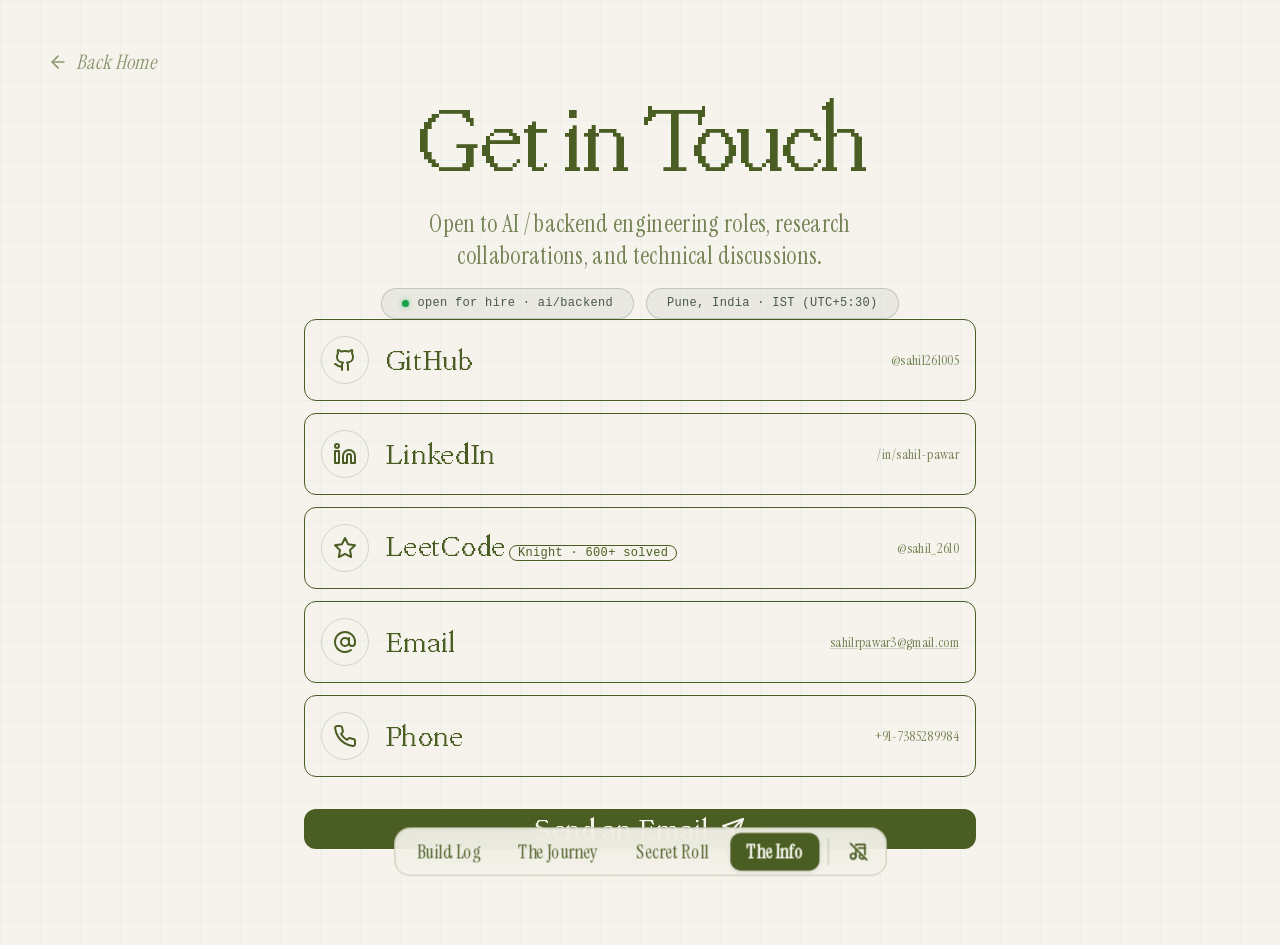
==== commit fb59baf5: "content: update Axcentra, MyUXScore, research and TriniHack entries; LeetCode 600+ Co-Authored-By: C" ====
--- a/contact/index.html
+++ b/contact/index.html
@@ -66,7 +66,7 @@
             </div>
             <div>
               <span class="font-mondwest text-2xl md:text-3xl pt-1">LeetCode</span>
-              <span class="ml-2 font-mono text-xs px-2 py-0.5 rounded-full bg-amber-500/10 text-amber-700 border border-amber-500/20">Knight · 500+ solved</span>
+              <span class="ml-2 font-mono text-xs px-2 py-0.5 rounded-full bg-amber-500/10 text-amber-700 border border-amber-500/20">Knight · 600+ solved</span>
             </div>
           </div>
           <span class="font-serif opacity-75 group-hover:opacity-100 block text-lg font-mono text-sm sm:text-base">@sahil_2610</span>
